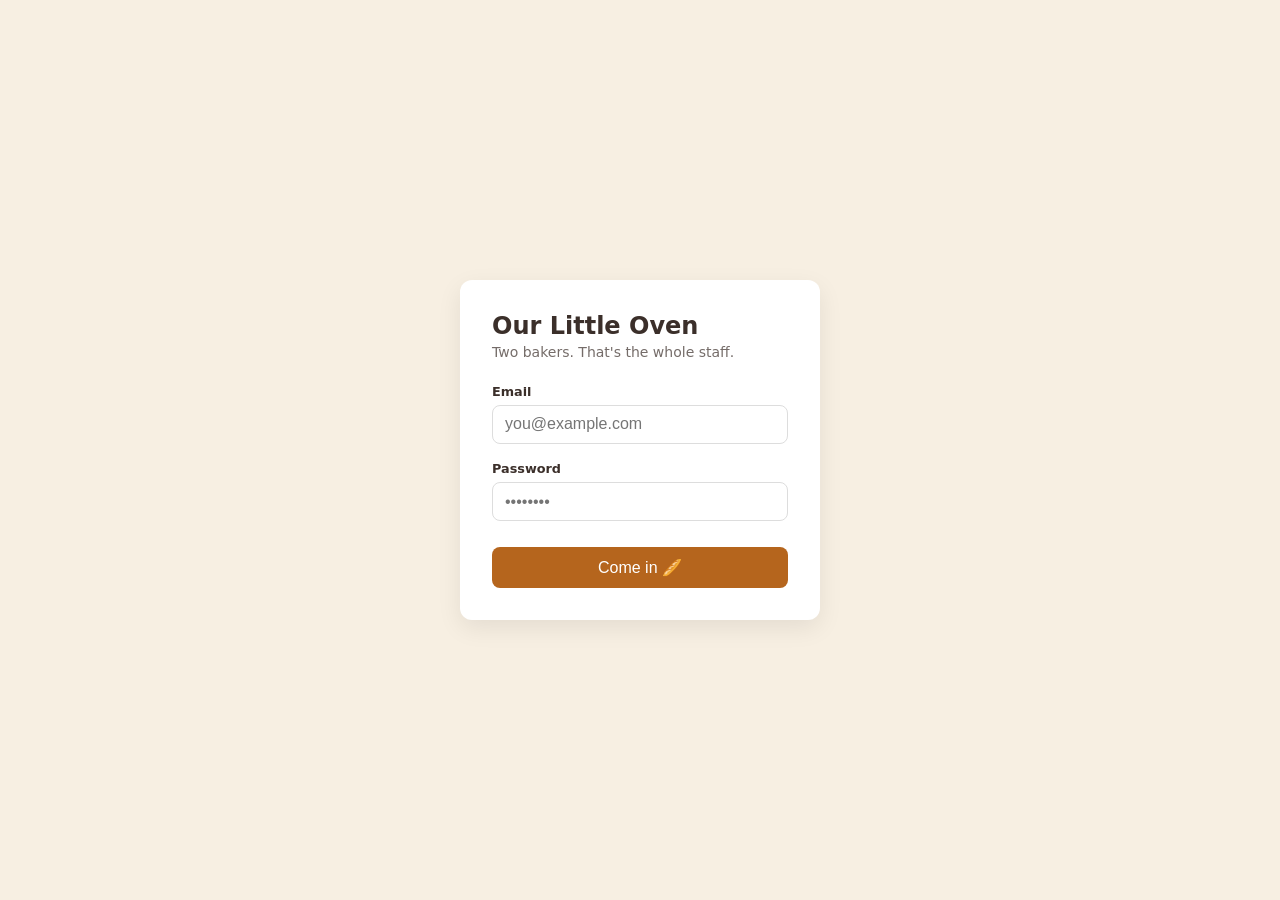
==== frontend/index.html @ 9ee7d1a8 "feat: add basic login page Static front-end under frontend/ with the login markup, styles, and a pla" ====
<!DOCTYPE html>
<html lang="en">
<head>
  <meta charset="UTF-8" />
  <meta name="viewport" content="width=device-width, initial-scale=1.0" />
  <title>Our Little Oven</title>
  <link rel="stylesheet" href="css/style.css" />
</head>
<body>
  <main class="card">
    <h1>Our Little Oven</h1>
    <p class="tagline">Two bakers. That's the whole staff.</p>

    <form id="login-form">
      <label for="email">Email</label>
      <input type="email" id="email" name="email" placeholder="you@example.com" />

      <label for="password">Password</label>
      <input type="password" id="password" name="password" placeholder="••••••••" />

      <button type="submit">Come in 🥖</button>
    </form>
  </main>

  <script src="js/login.js"></script>
</body>
</html>
---- frontend/css/style.css ----
:root {
  --crust: #b5651d;
  --dough: #f7efe2;
  --ink: #3b2f2a;
}

* {
  box-sizing: border-box;
}

body {
  margin: 0;
  min-height: 100vh;
  display: grid;
  place-items: center;
  background: var(--dough);
  color: var(--ink);
  font-family: system-ui, sans-serif;
}

.card {
  width: min(360px, 90vw);
  padding: 2rem;
  background: #fff;
  border-radius: 12px;
  box-shadow: 0 8px 24px rgba(0, 0, 0, 0.08);
}

h1 {
  margin: 0;
  font-size: 1.5rem;
}

.tagline {
  margin: 0.25rem 0 1.5rem;
  font-size: 0.875rem;
  opacity: 0.7;
}

form {
  display: grid;
  gap: 0.35rem;
}

label {
  font-size: 0.8rem;
  font-weight: 600;
}

input {
  padding: 0.6rem 0.75rem;
  border: 1px solid #ddd;
  border-radius: 8px;
  font-size: 1rem;
  margin-bottom: 0.75rem;
}

input:focus {
  outline: 2px solid var(--crust);
  border-color: transparent;
}

button {
  margin-top: 0.5rem;
  padding: 0.7rem;
  border: none;
  border-radius: 8px;
  background: var(--crust);
  color: #fff;
  font-size: 1rem;
  cursor: pointer;
}

button:hover {
  filter: brightness(1.08);
}
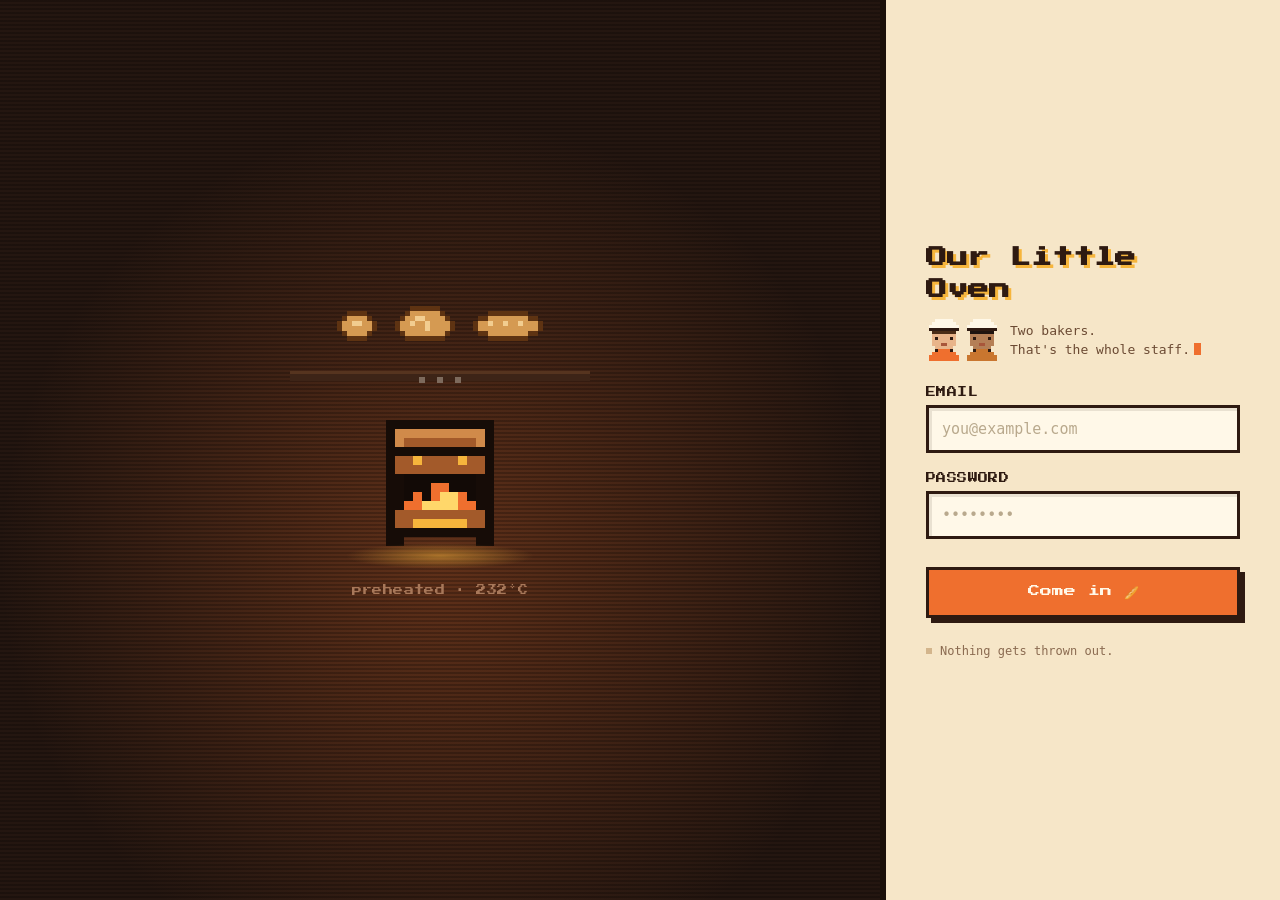
==== commit 03c8a6c5: "feat: apply 8-bit bakery design to login page Split-screen layout: an animated hearth with a pixel-a" ====
--- a/frontend/index.html
+++ b/frontend/index.html
@@ -4,24 +4,65 @@
   <meta charset="UTF-8" />
   <meta name="viewport" content="width=device-width, initial-scale=1.0" />
   <title>Our Little Oven</title>
+  <link rel="preconnect" href="https://fonts.googleapis.com" />
+  <link rel="preconnect" href="https://fonts.gstatic.com" crossorigin />
+  <link href="https://fonts.googleapis.com/css2?family=Press+Start+2P&display=swap" rel="stylesheet" />
   <link rel="stylesheet" href="css/style.css" />
 </head>
 <body>
-  <main class="card">
-    <h1>Our Little Oven</h1>
-    <p class="tagline">Two bakers. That's the whole staff.</p>
+  <div class="screen">
 
-    <form id="login-form">
-      <label for="email">Email</label>
-      <input type="email" id="email" name="email" placeholder="you@example.com" />
+    <div class="hearth">
+      <div class="hearth-glow"></div>
 
-      <label for="password">Password</label>
-      <input type="password" id="password" name="password" placeholder="••••••••" />
+      <div class="rack">
+        <div class="sprite-slot bob-1" data-sprite="bun"></div>
+        <div class="sprite-slot bob-2" data-sprite="boule"></div>
+        <div class="sprite-slot bob-3" data-sprite="baguette"></div>
+      </div>
+      <div class="shelf"></div>
 
-      <button type="submit">Come in 🥖</button>
-    </form>
-  </main>
+      <div class="oven-wrap">
+        <div class="steam">
+          <span></span><span></span><span></span>
+        </div>
+        <div class="sprite-slot" data-sprite="oven"></div>
+        <div class="door-glow"></div>
+      </div>
 
+      <p class="temp">preheated · 232°C</p>
+
+      <div class="scanlines"></div>
+    </div>
+
+    <main class="panel">
+      <div class="panel-head">
+        <h1>Our Little<br />Oven</h1>
+        <div class="staff">
+          <div class="bakers">
+            <div class="sprite-slot" data-sprite="baker-1"></div>
+            <div class="sprite-slot" data-sprite="baker-2"></div>
+          </div>
+          <p>Two bakers.<br />That's the whole staff.<i class="caret"></i></p>
+        </div>
+      </div>
+
+      <form id="login-form">
+        <label for="email">EMAIL</label>
+        <input type="email" id="email" name="email" placeholder="you@example.com" />
+
+        <label for="password">PASSWORD</label>
+        <input type="password" id="password" name="password" placeholder="••••••••" />
+
+        <button type="submit">Come in 🥖</button>
+      </form>
+
+      <p class="footnote"><span class="pip"></span>Nothing gets thrown out.</p>
+    </main>
+
+  </div>
+
+  <script src="js/sprites.js"></script>
   <script src="js/login.js"></script>
 </body>
 </html>
--- a/frontend/css/style.css
+++ b/frontend/css/style.css
@@ -1,7 +1,17 @@
 :root {
-  --crust: #b5651d;
-  --dough: #f7efe2;
-  --ink: #3b2f2a;
+  /* 8-bit bakery palette */
+  --ink: #2e1a11;
+  --outline: #1a0f0a;
+  --hearth: #241610;
+  --dough: #f6e6c8;
+  --paper: #fff8e8;
+  --ember: #ef6f2e;
+  --gold: #f6b53c;
+  --crust: #c9762f;
+  --crust-dark: #8a4a1e;
+  --muted: #8a6a50;
+  --pixel: 'Press Start 2P', monospace;
+  --mono: ui-monospace, SFMono-Regular, Menlo, monospace;
 }
 
 * {
@@ -10,67 +20,278 @@
 
 body {
   margin: 0;
+  background: var(--hearth);
+  color: var(--ink);
+  font-family: var(--mono);
+}
+
+a {
+  color: var(--crust);
+}
+
+a:hover {
+  color: var(--crust-dark);
+}
+
+.screen {
   min-height: 100vh;
   display: grid;
-  place-items: center;
+  grid-template-columns: 1fr 400px;
+}
+
+/* ---------- left: the hearth ---------- */
+
+.hearth {
+  position: relative;
+  overflow: hidden;
+  background: var(--hearth);
+  display: flex;
+  flex-direction: column;
+  align-items: center;
+  justify-content: center;
+  gap: 30px;
+}
+
+.hearth-glow {
+  position: absolute;
+  inset: 0;
+  background: radial-gradient(circle at 50% 62%, rgba(239, 111, 46, 0.3), rgba(36, 22, 16, 0) 62%);
+}
+
+.rack {
+  position: relative;
+  z-index: 1;
+  display: flex;
+  align-items: flex-end;
+  gap: 18px;
+}
+
+.shelf {
+  z-index: 1;
+  width: 300px;
+  height: 10px;
+  background: #3d2417;
+  border-top: 3px solid #56341f;
+}
+
+.oven-wrap {
+  position: relative;
+  z-index: 1;
+}
+
+.door-glow {
+  position: absolute;
+  left: 50%;
+  bottom: -14px;
+  transform: translateX(-50%);
+  width: 190px;
+  height: 26px;
+  pointer-events: none;
+  background: radial-gradient(ellipse at center, rgba(246, 181, 60, 0.5), rgba(246, 181, 60, 0) 70%);
+  animation: glow 1.6s ease-in-out infinite;
+}
+
+.steam {
+  position: absolute;
+  left: 50%;
+  top: -34px;
+  transform: translateX(-50%);
+  display: flex;
+  gap: 12px;
+}
+
+.steam span {
+  width: 6px;
+  height: 6px;
+  background: #7d6a5c;
+  animation: steam 2.6s linear infinite;
+}
+
+.steam span:nth-child(2) { animation-delay: 0.9s; }
+.steam span:nth-child(3) { animation-delay: 1.7s; }
+
+.temp {
+  position: relative;
+  z-index: 1;
+  margin: 0;
+  font-family: var(--pixel);
+  font-size: 10px;
+  letter-spacing: 0.04em;
+  color: #a8785a;
+}
+
+.scanlines {
+  position: absolute;
+  inset: 0;
+  pointer-events: none;
+  background: repeating-linear-gradient(
+    to bottom,
+    rgba(0, 0, 0, 0.22) 0 2px,
+    rgba(0, 0, 0, 0) 2px 4px
+  );
+  animation: scan 1.2s linear infinite;
+}
+
+/* ---------- right: the panel ---------- */
+
+.panel {
   background: var(--dough);
-  color: var(--ink);
-  font-family: system-ui, sans-serif;
-}
-
-.card {
-  width: min(360px, 90vw);
-  padding: 2rem;
-  background: #fff;
-  border-radius: 12px;
-  box-shadow: 0 8px 24px rgba(0, 0, 0, 0.08);
+  border-left: 6px solid var(--outline);
+  padding: 46px 40px;
+  display: flex;
+  flex-direction: column;
+  justify-content: center;
+  gap: 26px;
+}
+
+.panel-head {
+  display: flex;
+  flex-direction: column;
+  gap: 14px;
 }
 
 h1 {
   margin: 0;
-  font-size: 1.5rem;
-}
-
-.tagline {
-  margin: 0.25rem 0 1.5rem;
-  font-size: 0.875rem;
-  opacity: 0.7;
+  font-family: var(--pixel);
+  font-size: 21px;
+  line-height: 1.5;
+  color: var(--ink);
+  text-shadow: 3px 3px 0 var(--gold);
+}
+
+.staff {
+  display: flex;
+  align-items: center;
+  gap: 10px;
+}
+
+.staff p {
+  margin: 0;
+  font-size: 13px;
+  line-height: 1.5;
+  color: #6b4a33;
+}
+
+.bakers {
+  display: flex;
+  gap: 2px;
+}
+
+.caret {
+  display: inline-block;
+  width: 7px;
+  height: 12px;
+  margin-left: 4px;
+  vertical-align: -1px;
+  background: var(--ember);
+  animation: blink 1s steps(1) infinite;
 }
 
 form {
-  display: grid;
-  gap: 0.35rem;
+  display: flex;
+  flex-direction: column;
+  gap: 8px;
 }
 
 label {
-  font-size: 0.8rem;
-  font-weight: 600;
+  font-family: var(--pixel);
+  font-size: 10px;
+  letter-spacing: 0.04em;
+  color: var(--ink);
 }
 
 input {
-  padding: 0.6rem 0.75rem;
-  border: 1px solid #ddd;
-  border-radius: 8px;
-  font-size: 1rem;
-  margin-bottom: 0.75rem;
+  width: 100%;
+  margin-bottom: 12px;
+  padding: 12px 13px;
+  background: var(--paper);
+  border: 3px solid var(--ink);
+  border-radius: 0;
+  box-shadow: inset 3px 3px 0 rgba(46, 26, 17, 0.1);
+  font-family: var(--mono);
+  font-size: 15px;
+  color: var(--ink);
+}
+
+input::placeholder {
+  color: #b9a98d;
 }
 
 input:focus {
-  outline: 2px solid var(--crust);
-  border-color: transparent;
+  outline: none;
+  border-color: var(--ember);
+  box-shadow: inset 3px 3px 0 rgba(239, 111, 46, 0.18);
+}
+
+#password {
+  margin-bottom: 20px;
 }
 
 button {
-  margin-top: 0.5rem;
-  padding: 0.7rem;
-  border: none;
-  border-radius: 8px;
-  background: var(--crust);
-  color: #fff;
-  font-size: 1rem;
+  padding: 15px 14px;
+  background: var(--ember);
+  border: 3px solid var(--ink);
+  border-radius: 0;
+  box-shadow: 5px 5px 0 var(--ink);
+  color: var(--paper);
+  font-family: var(--pixel);
+  font-size: 12px;
   cursor: pointer;
+  transition: transform 80ms steps(2), box-shadow 80ms steps(2);
 }
 
 button:hover {
-  filter: brightness(1.08);
-}
+  background: #f6853f;
+}
+
+button:active {
+  transform: translate(5px, 5px);
+  box-shadow: 0 0 0 var(--ink);
+}
+
+.footnote {
+  margin: 0;
+  display: flex;
+  align-items: center;
+  gap: 8px;
+  font-size: 12px;
+  color: var(--muted);
+}
+
+.pip {
+  width: 6px;
+  height: 6px;
+  background: #d3b58c;
+}
+
+/* ---------- sprite motion ---------- */
+
+.bob-1 { animation: bob 2.8s ease-in-out infinite; }
+.bob-2 { animation: bob 3.4s ease-in-out infinite 0.4s; }
+.bob-3 { animation: bob 3.1s ease-in-out infinite 0.9s; }
+
+@keyframes steam {
+  0%   { transform: translateY(0) scale(1); opacity: 0; }
+  18%  { opacity: 0.6; }
+  100% { transform: translateY(-46px) scale(1.6); opacity: 0; }
+}
+
+@keyframes glow {
+  0%, 100% { opacity: 0.55; transform: translateX(-50%) scale(1); }
+  50%      { opacity: 1;    transform: translateX(-50%) scale(1.12); }
+}
+
+@keyframes blink {
+  0%, 49%   { opacity: 1; }
+  50%, 100% { opacity: 0; }
+}
+
+@keyframes bob {
+  0%, 100% { transform: translateY(0); }
+  50%      { transform: translateY(-4px); }
+}
+
+@keyframes scan {
+  0%   { background-position: 0 0; }
+  100% { background-position: 0 8px; }
+}
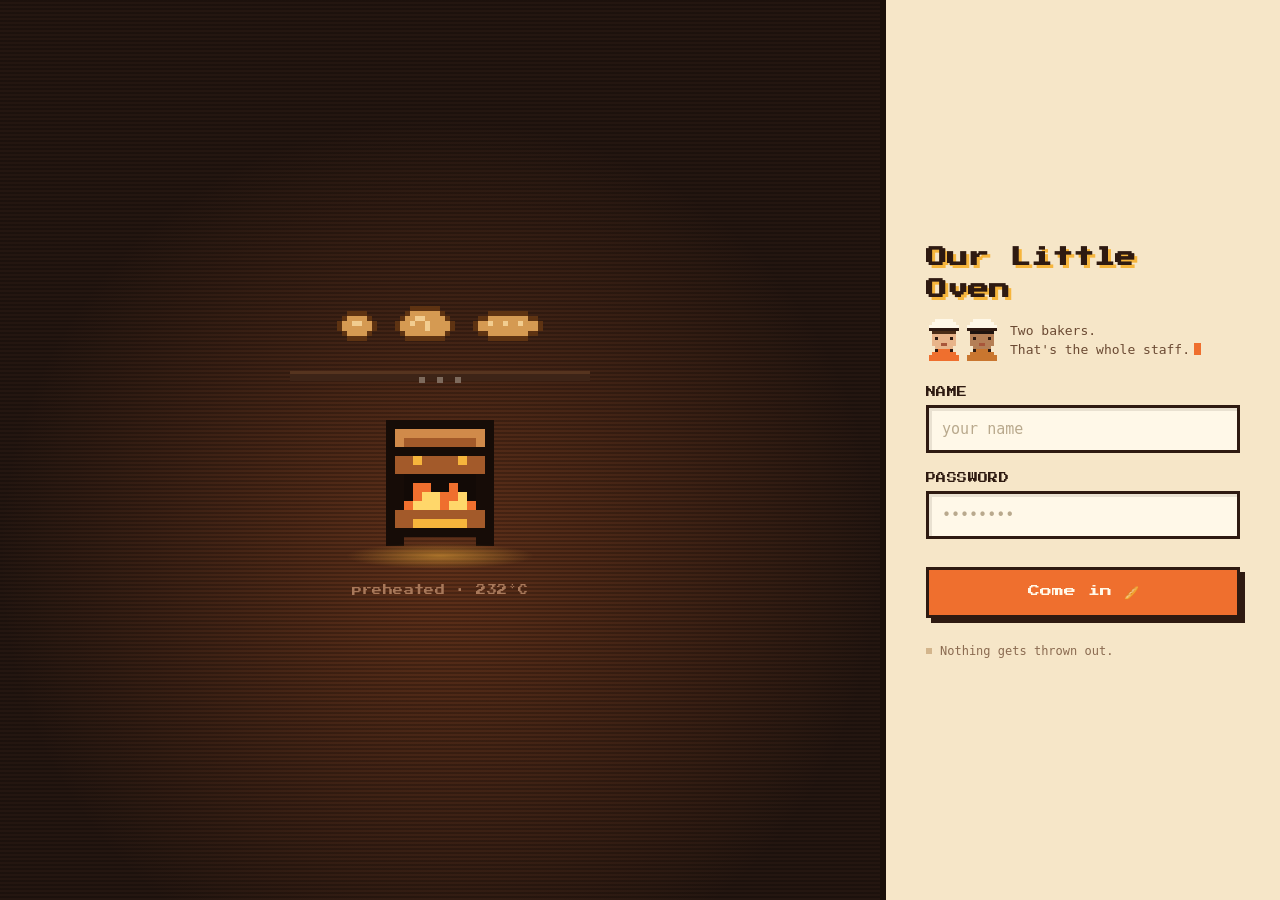
==== commit 9a311fb9: "fix: align login and dashboard data with the backend models - Login asks for a name, not an email: u" ====
--- a/frontend/index.html
+++ b/frontend/index.html
@@ -48,8 +48,8 @@
       </div>
 
       <form id="login-form">
-        <label for="email">EMAIL</label>
-        <input type="email" id="email" name="email" placeholder="you@example.com" />
+        <label for="name">NAME</label>
+        <input type="text" id="name" name="name" placeholder="your name" autocomplete="username" />
 
         <label for="password">PASSWORD</label>
         <input type="password" id="password" name="password" placeholder="••••••••" />
